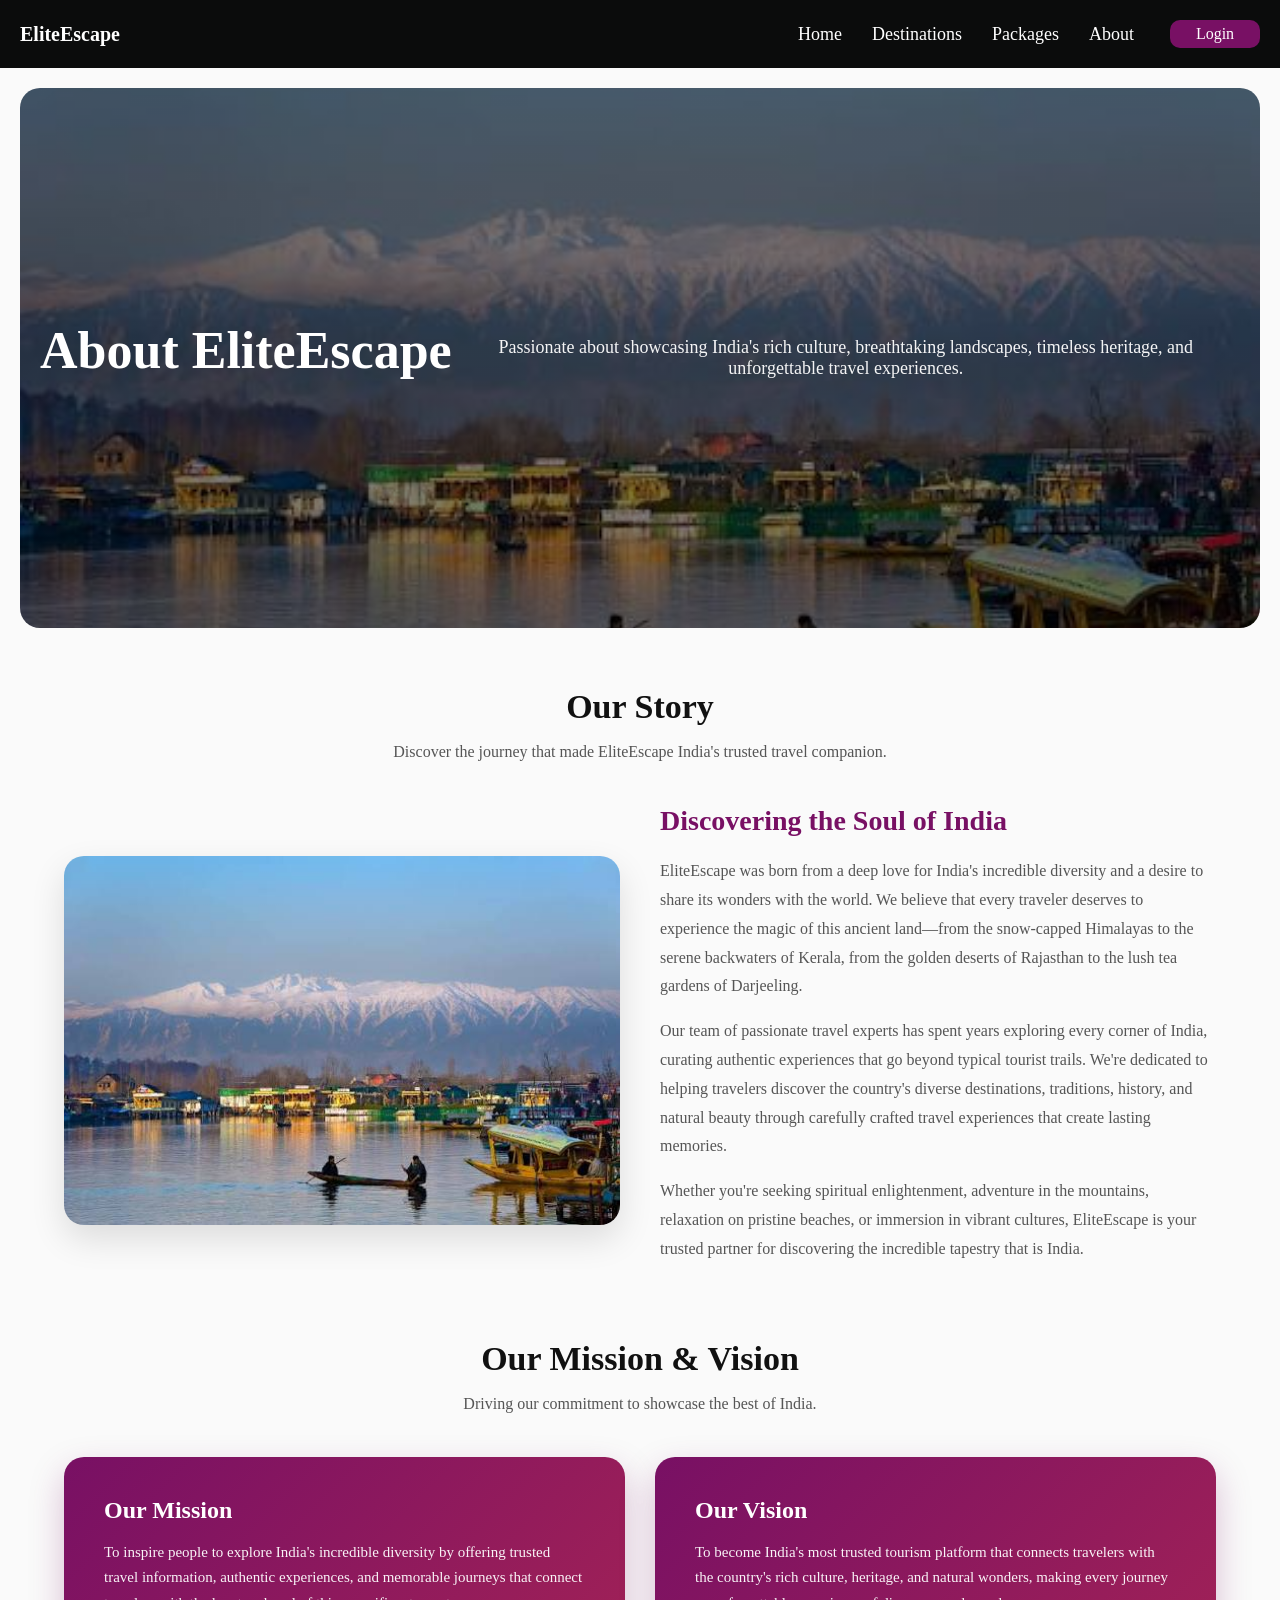
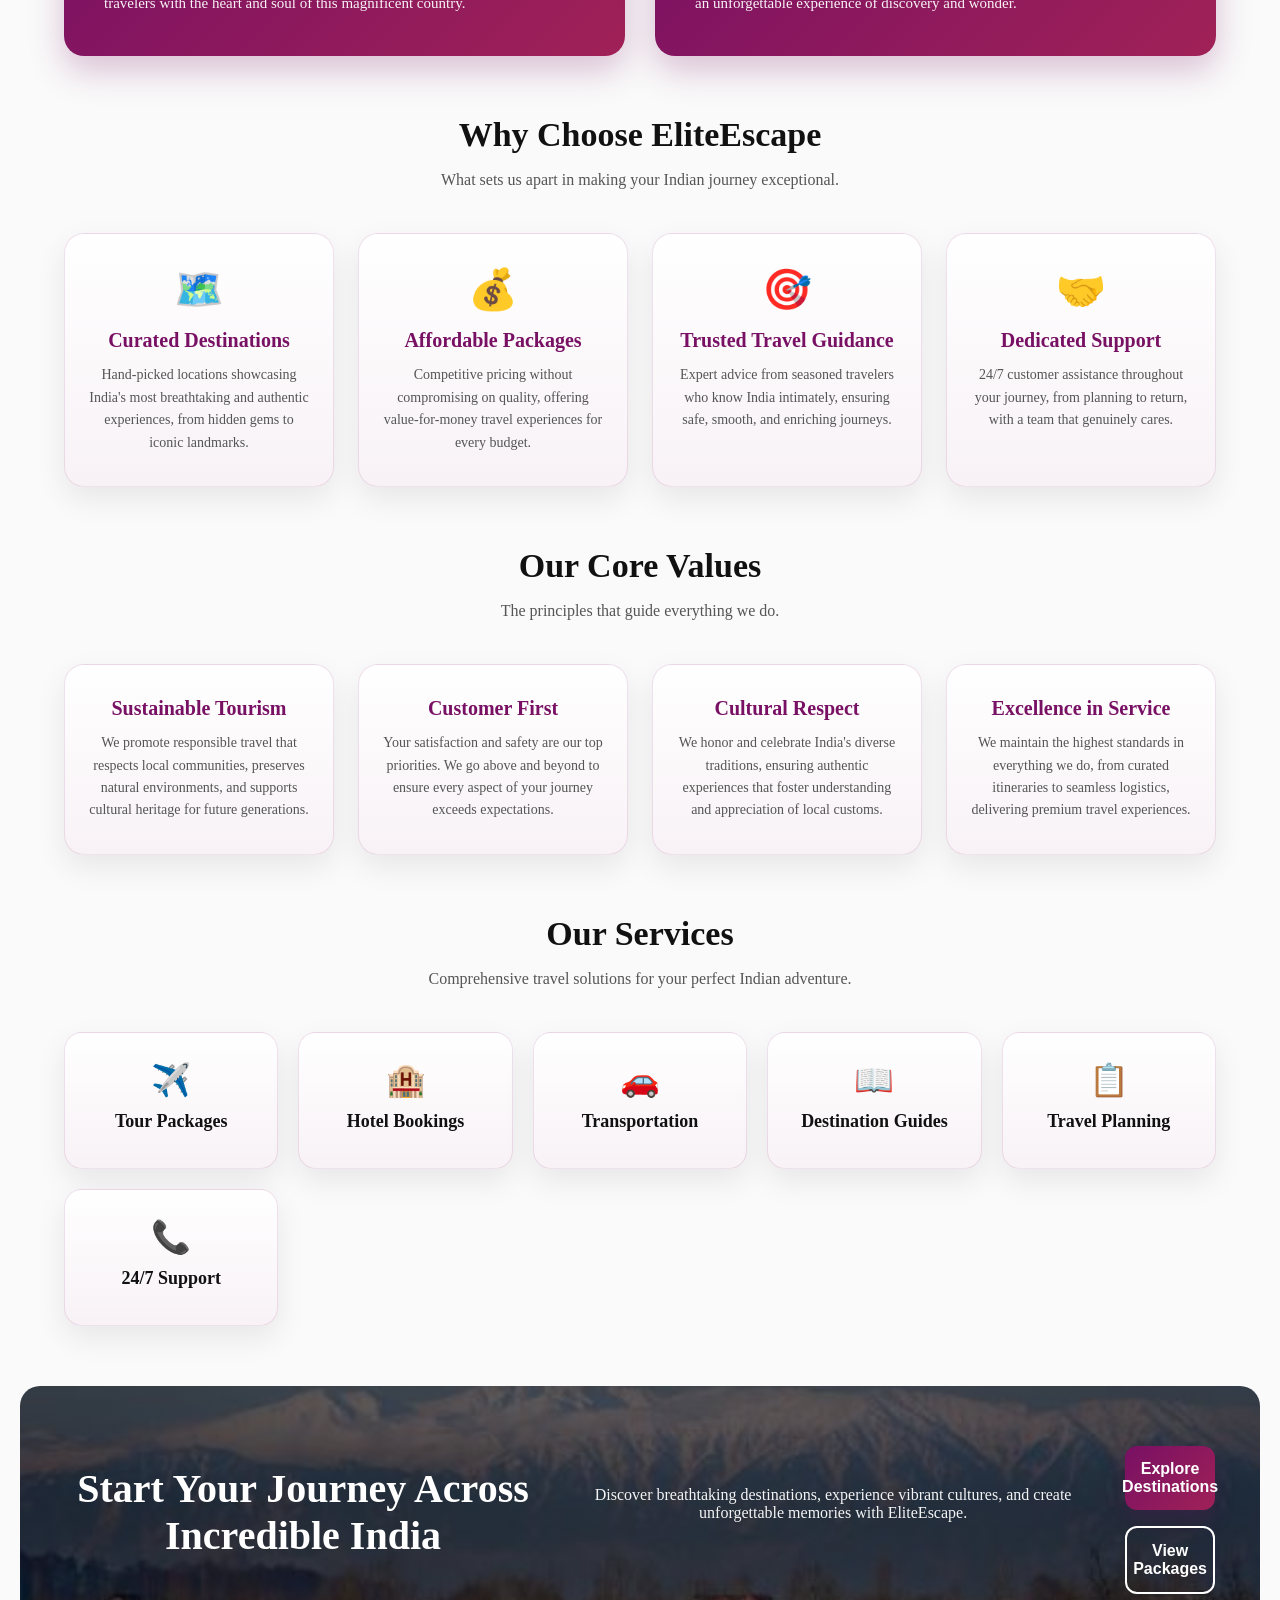
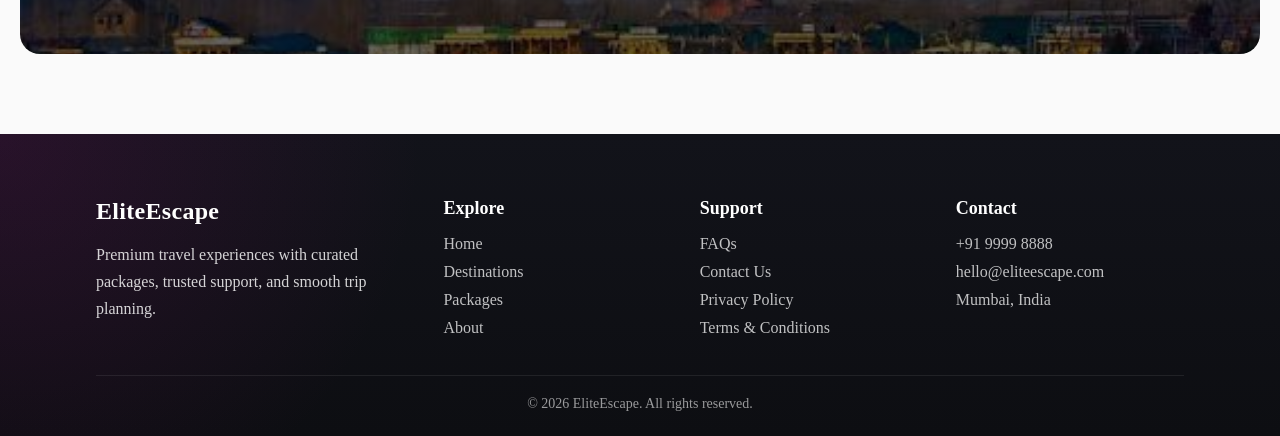
==== about.html @ 1ebcabfd "Added other pages and made them responsive" ====
<!DOCTYPE html>
<html lang="en">
<head>
    <meta charset="UTF-8">
    <meta name="viewport" content="width=device-width, initial-scale=1.0">
    <title>About Us</title>
    <link rel="stylesheet" href="./css/about.css">
    <link rel="stylesheet" href="./css/nav.css">
    <link rel="stylesheet" href="./css/footer.css">
    <link rel="stylesheet" href="https://cdnjs.cloudflare.com/ajax/libs/font-awesome/6.7.2/css/all.min.css">
</head>
<body>
    <header>
        <nav>
            <div class="logo">
                EliteEscape
            </div>
            <ul class="nav-links" id="primary-navigation">
                <li><a href="index.html">Home</a></li>
                <li><a href="destinations.html">Destinations</a></li>
                <li><a href="packages.html">Packages</a></li>
                <li><a href="about.html">About</a></li>
            </ul>
            <button class="nav-toggle" type="button" aria-label="Toggle navigation" aria-expanded="false" aria-controls="primary-navigation">
                <span></span>
                <span></span>
                <span></span>
            </button>
            <div class="btns">
                <a class="btn" href="login.html">Login</a>
            </div>
        </nav>
    </header>

    <div class="hero-section">
        <h1>About EliteEscape</h1>
        <p>Passionate about showcasing India's rich culture, breathtaking landscapes, timeless heritage, and unforgettable travel experiences.</p>
    </div>

    <section class="section">
        <div class="section-title">
            <h2>Our Story</h2>
            <p>Discover the journey that made EliteEscape India's trusted travel companion.</p>
        </div>
        <div class="story-section">
            <div class="story-image">
                <img src="images/jk.jpeg" alt="Beautiful Indian landscape">
            </div>
            <div class="story-content">
                <h3>Discovering the Soul of India</h3>
                <p>EliteEscape was born from a deep love for India's incredible diversity and a desire to share its wonders with the world. We believe that every traveler deserves to experience the magic of this ancient land—from the snow-capped Himalayas to the serene backwaters of Kerala, from the golden deserts of Rajasthan to the lush tea gardens of Darjeeling.</p>
                <p>Our team of passionate travel experts has spent years exploring every corner of India, curating authentic experiences that go beyond typical tourist trails. We're dedicated to helping travelers discover the country's diverse destinations, traditions, history, and natural beauty through carefully crafted travel experiences that create lasting memories.</p>
                <p>Whether you're seeking spiritual enlightenment, adventure in the mountains, relaxation on pristine beaches, or immersion in vibrant cultures, EliteEscape is your trusted partner for discovering the incredible tapestry that is India.</p>
            </div>
        </div>
    </section>

    <section class="section">
        <div class="section-title">
            <h2>Our Mission & Vision</h2>
            <p>Driving our commitment to showcase the best of India.</p>
        </div>
        <div class="mission-vision">
            <div class="mv-card">
                <h3>Our Mission</h3>
                <p>To inspire people to explore India's incredible diversity by offering trusted travel information, authentic experiences, and memorable journeys that connect travelers with the heart and soul of this magnificent country.</p>
            </div>
            <div class="mv-card">
                <h3>Our Vision</h3>
                <p>To become India's most trusted tourism platform that connects travelers with the country's rich culture, heritage, and natural wonders, making every journey an unforgettable experience of discovery and wonder.</p>
            </div>
        </div>
    </section>

    <section class="section">
        <div class="section-title">
            <h2>Why Choose EliteEscape</h2>
            <p>What sets us apart in making your Indian journey exceptional.</p>
        </div>
        <div class="features-grid">
            <div class="feature-card">
                <div class="icon">🗺️</div>
                <h3>Curated Destinations</h3>
                <p>Hand-picked locations showcasing India's most breathtaking and authentic experiences, from hidden gems to iconic landmarks.</p>
            </div>
            <div class="feature-card">
                <div class="icon">💰</div>
                <h3>Affordable Packages</h3>
                <p>Competitive pricing without compromising on quality, offering value-for-money travel experiences for every budget.</p>
            </div>
            <div class="feature-card">
                <div class="icon">🎯</div>
                <h3>Trusted Travel Guidance</h3>
                <p>Expert advice from seasoned travelers who know India intimately, ensuring safe, smooth, and enriching journeys.</p>
            </div>
            <div class="feature-card">
                <div class="icon">🤝</div>
                <h3>Dedicated Support</h3>
                <p>24/7 customer assistance throughout your journey, from planning to return, with a team that genuinely cares.</p>
            </div>
        </div>
    </section>

    <section class="section">
        <div class="section-title">
            <h2>Our Core Values</h2>
            <p>The principles that guide everything we do.</p>
        </div>
        <div class="values-grid">
            <div class="value-card">
                <h3>Sustainable Tourism</h3>
                <p>We promote responsible travel that respects local communities, preserves natural environments, and supports cultural heritage for future generations.</p>
            </div>
            <div class="value-card">
                <h3>Customer First</h3>
                <p>Your satisfaction and safety are our top priorities. We go above and beyond to ensure every aspect of your journey exceeds expectations.</p>
            </div>
            <div class="value-card">
                <h3>Cultural Respect</h3>
                <p>We honor and celebrate India's diverse traditions, ensuring authentic experiences that foster understanding and appreciation of local customs.</p>
            </div>
            <div class="value-card">
                <h3>Excellence in Service</h3>
                <p>We maintain the highest standards in everything we do, from curated itineraries to seamless logistics, delivering premium travel experiences.</p>
            </div>
        </div>
    </section>

    <section class="section">
        <div class="section-title">
            <h2>Our Services</h2>
            <p>Comprehensive travel solutions for your perfect Indian adventure.</p>
        </div>
        <div class="services-grid">
            <div class="service-card">
                <div class="icon">✈️</div>
                <h3>Tour Packages</h3>
            </div>
            <div class="service-card">
                <div class="icon">🏨</div>
                <h3>Hotel Bookings</h3>
            </div>
            <div class="service-card">
                <div class="icon">🚗</div>
                <h3>Transportation</h3>
            </div>
            <div class="service-card">
                <div class="icon">📖</div>
                <h3>Destination Guides</h3>
            </div>
            <div class="service-card">
                <div class="icon">📋</div>
                <h3>Travel Planning</h3>
            </div>
            <div class="service-card">
                <div class="icon">📞</div>
                <h3>24/7 Support</h3>
            </div>
        </div>
    </section>

    <div class="cta-section">
        <h2>Start Your Journey Across Incredible India</h2>
        <p>Discover breathtaking destinations, experience vibrant cultures, and create unforgettable memories with EliteEscape.</p>
        <div class="cta-buttons">
            <button class="btn btn-primary">Explore Destinations</button>
            <button class="btn btn-secondary">View Packages</button>
        </div>
    </div>

    <footer class="site-footer">
        <div class="footer-grid">
            <div class="footer-brand">
                <div class="footer-logo">EliteEscape</div>
                <p>Premium travel experiences with curated packages, trusted support, and smooth trip planning.</p>
            </div>

            <div class="footer-links">
                <h3>Explore</h3>
                <a href="index.html">Home</a>
                <a href="destinations.html">Destinations</a>
                <a href="packages.html">Packages</a>
                <a href="about.html">About</a>
            </div>

            <div class="footer-links">
                <h3>Support</h3>
                <a href="#">FAQs</a>
                <a href="#">Contact Us</a>
                <a href="#">Privacy Policy</a>
                <a href="#">Terms & Conditions</a>
            </div>

            <div class="footer-links">
                <h3>Contact</h3>
                <a href="tel:+919876543210">+91 9999 8888</a>
                <a href="mailto:hello@eliteescape.com">hello@eliteescape.com</a>
                <a href="#">Mumbai, India</a>
            </div>
        </div>

        <div class="footer-bottom">
            <p>&copy; 2026 EliteEscape. All rights reserved.</p>
        </div>
    </footer>
    <script src="./js/script.js"></script>
</body>
</html>
---- css/about.css ----
*{
    margin: 0;
    padding: 0;
    box-sizing: border-box;
}

body{
    background-color: rgb(250, 250, 250);
}

.hero-section{
    width: calc(100% - 40px);
    height: 60vh;
    margin: 20px auto;
    display: flex;
    justify-content: center;
    align-items: center;
    background: linear-gradient(rgba(0, 0, 0, 0.5), rgba(0, 0, 0, 0.5)), url("../images/jk.jpeg") no-repeat center center/cover;
    border-radius: 20px;
    color: white;
    text-align: center;
    padding: 20px;
}

.hero-section h1{
    font-size: clamp(36px, 5vw, 52px);
    margin-bottom: 16px;
}

.hero-section p{
    font-size: 18px;
    opacity: 0.95;
    max-width: 700px;
    margin: 0 auto;
}

.section{
    width: 90%;
    margin: 60px auto;
}

.section-title{
    text-align: center;
    margin-bottom: 40px;
}

.section-title h2{
    font-size: 34px;
    color: #111;
    margin-bottom: 12px;
}

.section-title p{
    color: #555;
    line-height: 1.7;
    font-size: 16px;
    max-width: 600px;
    margin: 0 auto;
}

.story-section{
    display: grid;
    grid-template-columns: 1fr 1fr;
    gap: 40px;
    align-items: center;
}

.story-image img{
    width: 100%;
    border-radius: 20px;
    box-shadow: 0 14px 34px rgba(0, 0, 0, 0.12);
}

.story-content h3{
    font-size: 28px;
    color: rgb(120, 16, 100);
    margin-bottom: 20px;
}

.story-content p{
    color: #555;
    line-height: 1.8;
    font-size: 16px;
    margin-bottom: 16px;
}

.mission-vision{
    display: grid;
    grid-template-columns: 1fr 1fr;
    gap: 30px;
}

.mv-card{
    background: linear-gradient(135deg, rgb(120, 16, 100), rgb(160, 33, 87));
    border-radius: 20px;
    padding: 40px;
    color: white;
    box-shadow: 0 14px 34px rgba(120, 16, 100, 0.25);
    transition: transform 0.25s ease, box-shadow 0.25s ease;
}

.mv-card:hover{
    transform: translateY(-6px);
    box-shadow: 0 20px 42px rgba(120, 16, 100, 0.35);
}

.mv-card h3{
    font-size: 24px;
    margin-bottom: 16px;
}

.mv-card p{
    line-height: 1.7;
    font-size: 15px;
    opacity: 0.95;
}

.features-grid{
    display: grid;
    grid-template-columns: repeat(auto-fit, minmax(240px, 1fr));
    gap: 24px;
}

.feature-card{
    background: linear-gradient(180deg, #ffffff 0%, #f8f2f6 100%);
    border: 1px solid rgba(120, 16, 100, 0.12);
    border-radius: 20px;
    padding: 32px 24px;
    box-shadow: 0 12px 30px rgba(0, 0, 0, 0.08);
    transition: transform 0.25s ease, box-shadow 0.25s ease, border-color 0.25s ease;
    text-align: center;
}

.feature-card:hover{
    transform: translateY(-6px);
    border-color: rgba(120, 16, 100, 0.28);
    box-shadow: 0 18px 36px rgba(0, 0, 0, 0.12);
}

.feature-card .icon{
    font-size: 40px;
    margin-bottom: 16px;
}

.feature-card h3{
    font-size: 20px;
    color: rgb(120, 16, 100);
    margin-bottom: 12px;
}

.feature-card p{
    color: #555;
    line-height: 1.6;
    font-size: 14px;
}

.values-grid{
    display: grid;
    grid-template-columns: repeat(auto-fit, minmax(240px, 1fr));
    gap: 24px;
}

.value-card{
    background: linear-gradient(180deg, #ffffff 0%, #f8f2f6 100%);
    border: 1px solid rgba(120, 16, 100, 0.12);
    border-radius: 20px;
    padding: 32px 24px;
    box-shadow: 0 12px 30px rgba(0, 0, 0, 0.08);
    transition: transform 0.25s ease, box-shadow 0.25s ease, border-color 0.25s ease;
    text-align: center;
}

.value-card:hover{
    transform: translateY(-6px);
    border-color: rgba(120, 16, 100, 0.28);
    box-shadow: 0 18px 36px rgba(0, 0, 0, 0.12);
}

.value-card h3{
    font-size: 20px;
    color: rgb(120, 16, 100);
    margin-bottom: 12px;
}

.value-card p{
    color: #555;
    line-height: 1.6;
    font-size: 14px;
}

.services-grid{
    display: grid;
    grid-template-columns: repeat(auto-fit, minmax(200px, 1fr));
    gap: 20px;
}

.service-card{
    background: linear-gradient(180deg, #ffffff 0%, #f8f2f6 100%);
    border: 1px solid rgba(120, 16, 100, 0.12);
    border-radius: 18px;
    padding: 28px 20px;
    box-shadow: 0 12px 30px rgba(0, 0, 0, 0.08);
    transition: transform 0.25s ease, box-shadow 0.25s ease, border-color 0.25s ease;
    text-align: center;
}

.service-card:hover{
    transform: translateY(-6px);
    border-color: rgba(120, 16, 100, 0.28);
    box-shadow: 0 18px 36px rgba(0, 0, 0, 0.12);
}

.service-card .icon{
    font-size: 32px;
    margin-bottom: 12px;
}

.service-card h3{
    font-size: 18px;
    color: #111;
    margin-bottom: 8px;
}

.cta-section{
    width: calc(100% - 40px);
    margin: 60px auto 80px;
    display: flex;
    justify-content: center;
    align-items: center;
    background: linear-gradient(rgba(0, 0, 0, 0.6), rgba(0, 0, 0, 0.6)), url("../images/jk.jpeg") no-repeat center center/cover;
    border-radius: 20px;
    color: white;
    text-align: center;
    padding: 60px 20px;
}

.cta-section h2{
    font-size: clamp(28px, 4vw, 40px);
    margin-bottom: 16px;
}

.cta-section p{
    font-size: 16px;
    opacity: 0.95;
    max-width: 600px;
    margin: 0 auto 32px;
}

.cta-buttons{
    display: flex;
    gap: 16px;
    justify-content: center;
    flex-wrap: wrap;
}

.cta-buttons .btn{
    padding: 14px 28px;
    border: none;
    border-radius: 12px;
    font-size: 16px;
    font-weight: 700;
    cursor: pointer;
    transition: transform 0.2s ease, filter 0.2s ease;
}

.cta-buttons .btn-primary{
    background: linear-gradient(135deg, rgb(120, 16, 100), rgb(160, 33, 87));
    color: white;
    box-shadow: 0 10px 20px rgba(120, 16, 100, 0.22);
}

.cta-buttons .btn-primary:hover{
    transform: translateY(-2px);
    filter: brightness(1.05);
}

.cta-buttons .btn-secondary{
    background: transparent;
    border: 2px solid white;
    color: white;
}

.cta-buttons .btn-secondary:hover{
    background: rgba(255, 255, 255, 0.1);
}

@media (max-width: 768px){
    .hero-section{
        height: 50vh;
    }

    .story-section{
        grid-template-columns: 1fr;
    }

    .story-image{
        order: -1;
    }

    .mission-vision{
        grid-template-columns: 1fr;
    }

    .section-title h2{
        font-size: 28px;
    }

    .cta-section{
        padding: 40px 20px;
    }

    .cta-buttons{
        flex-direction: column;
        align-items: center;
    }

    .cta-buttons .btn{
        width: 100%;
        max-width: 280px;
    }
}

@media (max-width: 600px){
    .section{
        width: calc(100% - 24px);
        margin: 40px auto;
    }

    .hero-section{
        width: calc(100% - 24px);
        min-height: 420px;
    }

    .hero-section p,
    .section-title p,
    .story-content p,
    .mv-card p{
        font-size: 15px;
    }

    .mv-card,
    .feature-card,
    .value-card,
    .service-card{
        padding-left: 18px;
        padding-right: 18px;
    }

    .cta-section{
        width: calc(100% - 24px);
        padding: 42px 18px;
        margin: 40px auto 60px;
    }

    .cta-buttons{
        flex-direction: column;
        align-items: stretch;
    }

    .cta-buttons .btn{
        width: 100%;
        max-width: none;
    }
}
---- css/nav.css ----
*{
    margin: 0;
    padding: 0;
    box-sizing: border-box;
}
nav{
    background-color: rgb(11, 12, 12);
    display: flex;
    align-items: center;
    padding:20px;
    gap: 16px;
    position: relative;
}

.logo{
    font-size: 20px;
    font-weight: bold;
    color: white;

}

.nav-links{
    display: flex;
    justify-content: flex-end;
    gap: 30px;
    margin-left: auto;
    list-style: none;
    /* align-items: center; */
    
}

.btns{
    margin-left: 20px;
}

.nav-links li a{
    text-decoration: none;
    color: white;
    font-size: 18px;
    /* font-weight: bold; */
}
.btn{
    padding:5px;
    background-color: rgb(120, 16, 100);
    color: white;
    border: none;
    cursor: pointer;
    border-radius: 10px;
    font-size: 16px;
    width: 90px;
    display: inline-flex;
    align-items: center;
    justify-content: center;
    text-decoration: none;
}

.nav-toggle{
    display: none;
    margin-left: auto;
    width: 44px;
    height: 44px;
    border: 1px solid rgba(255, 255, 255, 0.14);
    border-radius: 12px;
    background: rgba(255, 255, 255, 0.06);
    cursor: pointer;
    align-items: center;
    justify-content: center;
    flex-direction: column;
    gap: 5px;
}

.nav-toggle span{
    display: block;
    width: 20px;
    height: 2px;
    border-radius: 999px;
    background: #fff;
    transition: transform 0.2s ease, opacity 0.2s ease;
}

@media (max-width: 768px){
    nav{
        flex-wrap: wrap;
        align-items: center;
    }

    .nav-toggle{
        display: inline-flex;
    }

    .nav-links,
    .btns{
        width: 100%;
    }

    .nav-links{
        display: none;
        margin: 0;
        padding-top: 12px;
        flex-direction: column;
        gap: 14px;
    }

    .btns{
        display: none;
        margin-left: 0;
        padding-top: 8px;
    }

    nav.nav-open .nav-links,
    nav.nav-open .btns{
        display: flex;
    }

    .nav-links li a{
        display: block;
        padding: 8px 0;
        font-size: 17px;
    }

    .btns .btn{
        width: 100%;
    }
}
---- css/footer.css ----
*{
    margin: 0;
    padding: 0;
    box-sizing: border-box;
}
.site-footer{
    background:
        radial-gradient(circle at top left, rgba(120, 16, 100, 0.22), transparent 32%),
        linear-gradient(180deg, #12131a 0%, #0d0e12 100%);
    color: rgba(255, 255, 255, 0.82);
    margin-top: 40px;
    padding: 64px 7.5% 24px;
}

.footer-grid{
    display: grid;
    grid-template-columns: 1.4fr 1fr 1fr 1fr;
    gap: 28px;
    padding-bottom: 28px;
    border-bottom: 1px solid rgba(255, 255, 255, 0.08);
}

.footer-logo{
    display: inline-block;
    margin-bottom: 16px;
    font-size: 24px;
    font-weight: 800;
    color: #fff;
    letter-spacing: 0.3px;
}

.footer-brand p{
    line-height: 1.7;
    max-width: 340px;
}

.footer-links h3{
    color: #fff;
    margin-bottom: 16px;
    font-size: 18px;
}

.footer-links a{
    display: block;
    color: rgba(255, 255, 255, 0.74);
    text-decoration: none;
    margin-bottom: 10px;
    transition: color 0.2s ease, transform 0.2s ease;
}

.footer-links a:hover{
    color: #fff;
    transform: translateX(4px);
}

.footer-bottom{
    text-align: center;
    padding-top: 20px;
    font-size: 14px;
    color: rgba(255, 255, 255, 0.58);
}

@media (max-width: 900px){
    .footer-grid{
        grid-template-columns: repeat(2, minmax(0, 1fr));
    }
}

@media (max-width: 600px){
    .site-footer{
        padding: 48px 20px 20px;
    }

    .footer-grid{
        grid-template-columns: 1fr;
    }
}
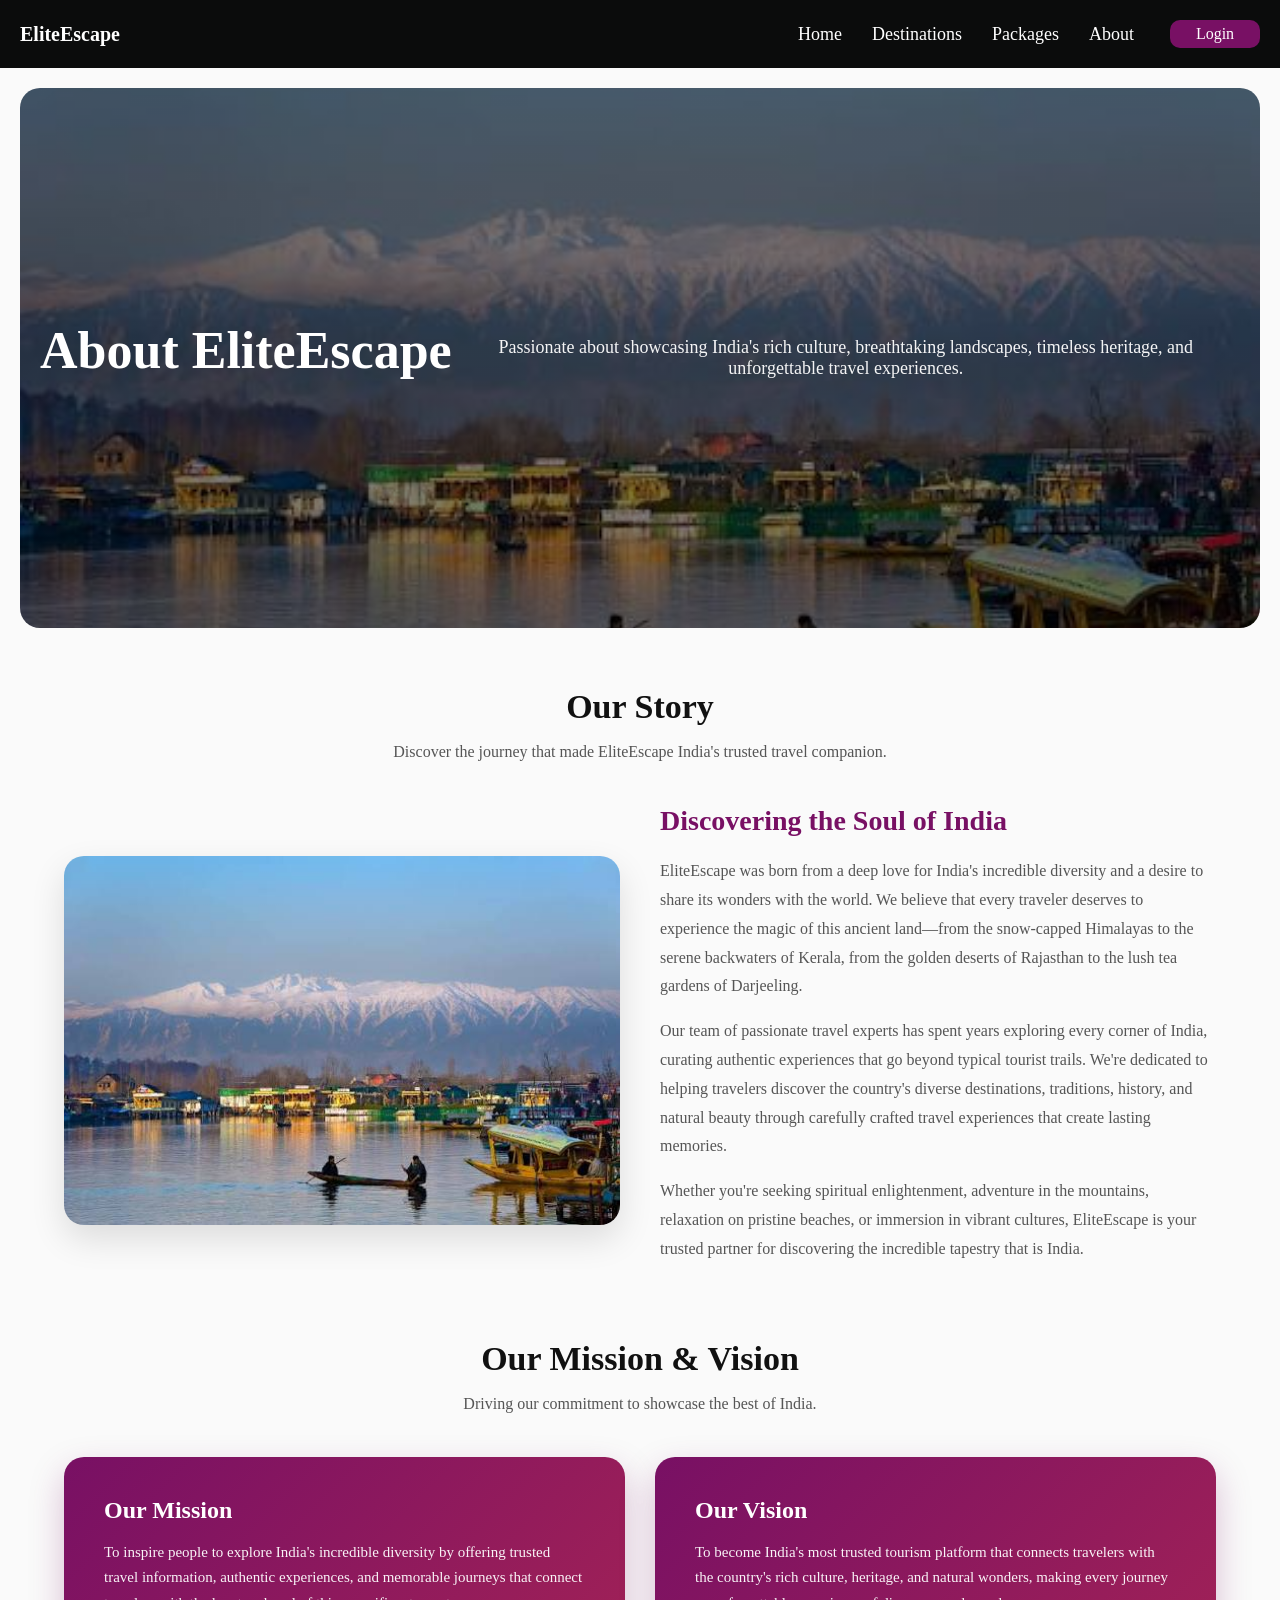
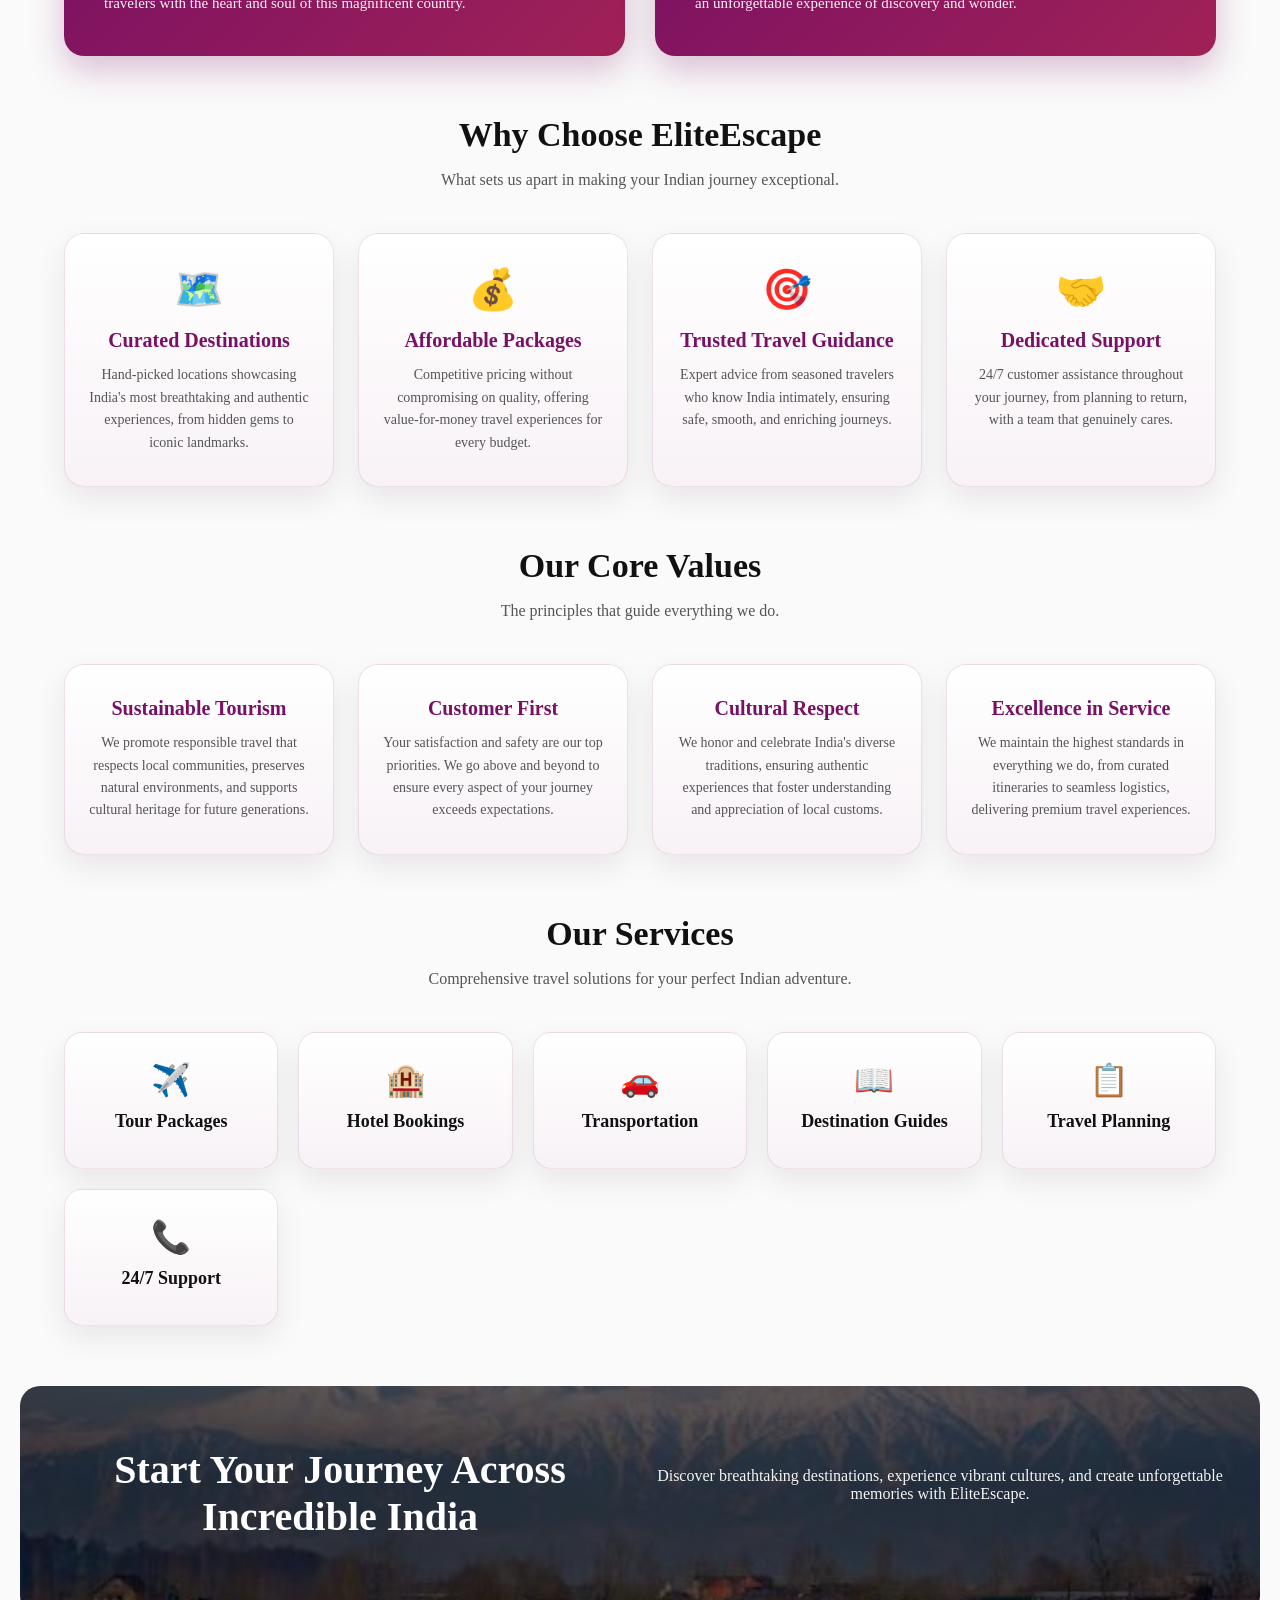
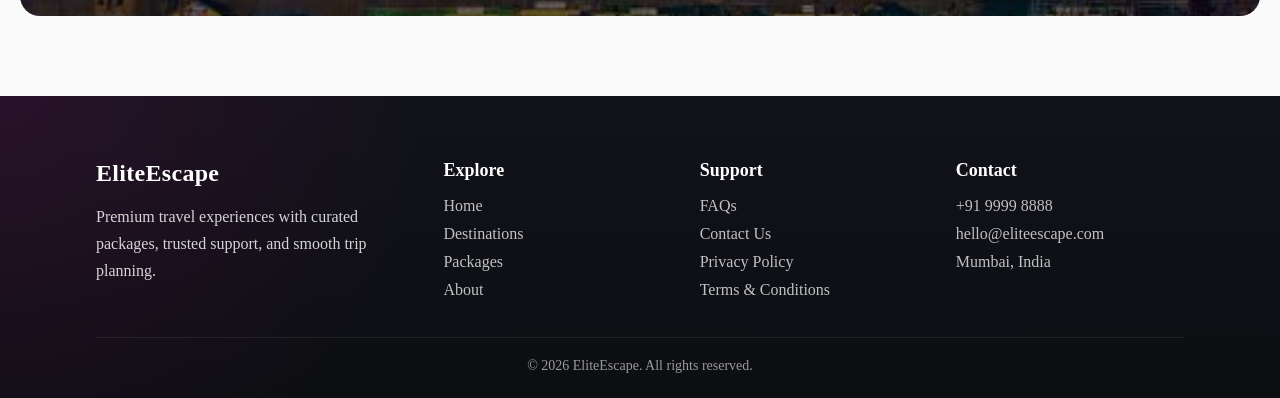
==== commit e756f2cb: "Added js and updated images of all pages." ====
--- a/about.html
+++ b/about.html
@@ -162,10 +162,7 @@
     <div class="cta-section">
         <h2>Start Your Journey Across Incredible India</h2>
         <p>Discover breathtaking destinations, experience vibrant cultures, and create unforgettable memories with EliteEscape.</p>
-        <div class="cta-buttons">
-            <button class="btn btn-primary">Explore Destinations</button>
-            <button class="btn btn-secondary">View Packages</button>
-        </div>
+
     </div>
 
     <footer class="site-footer">
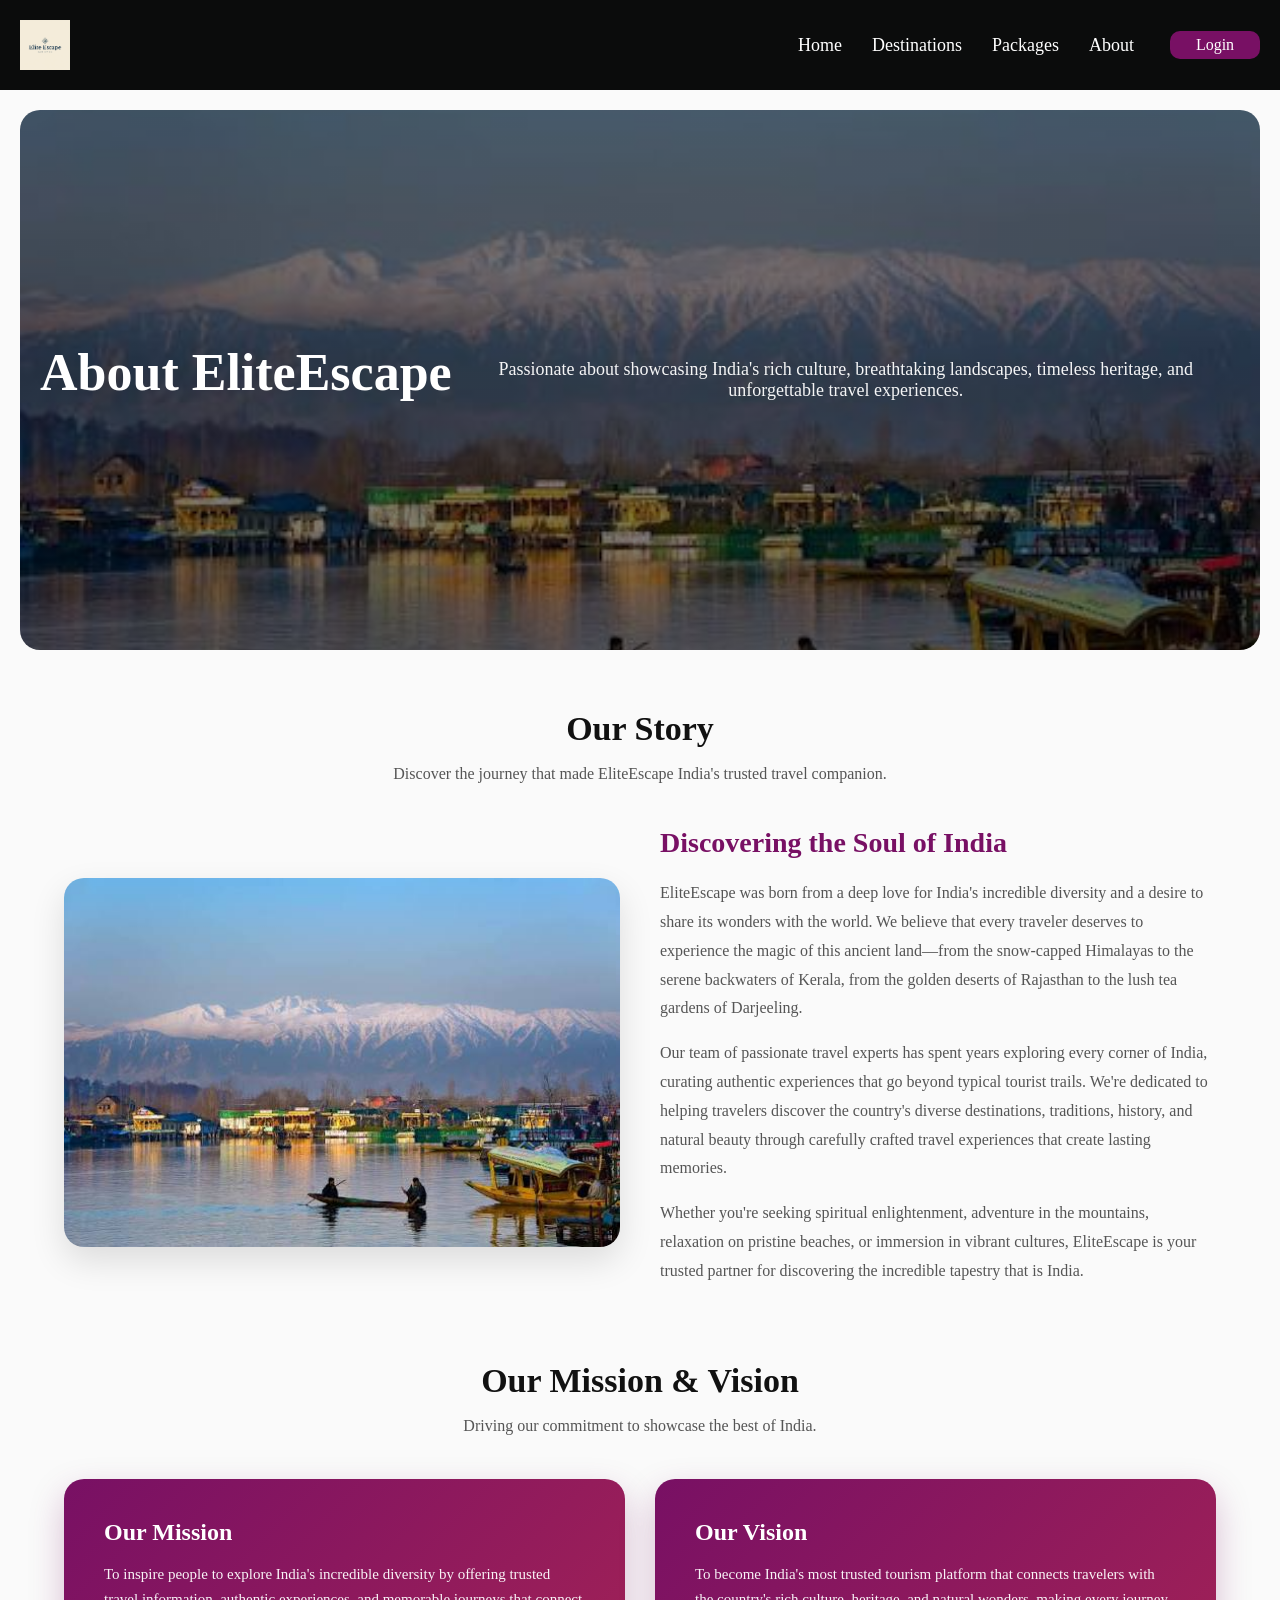
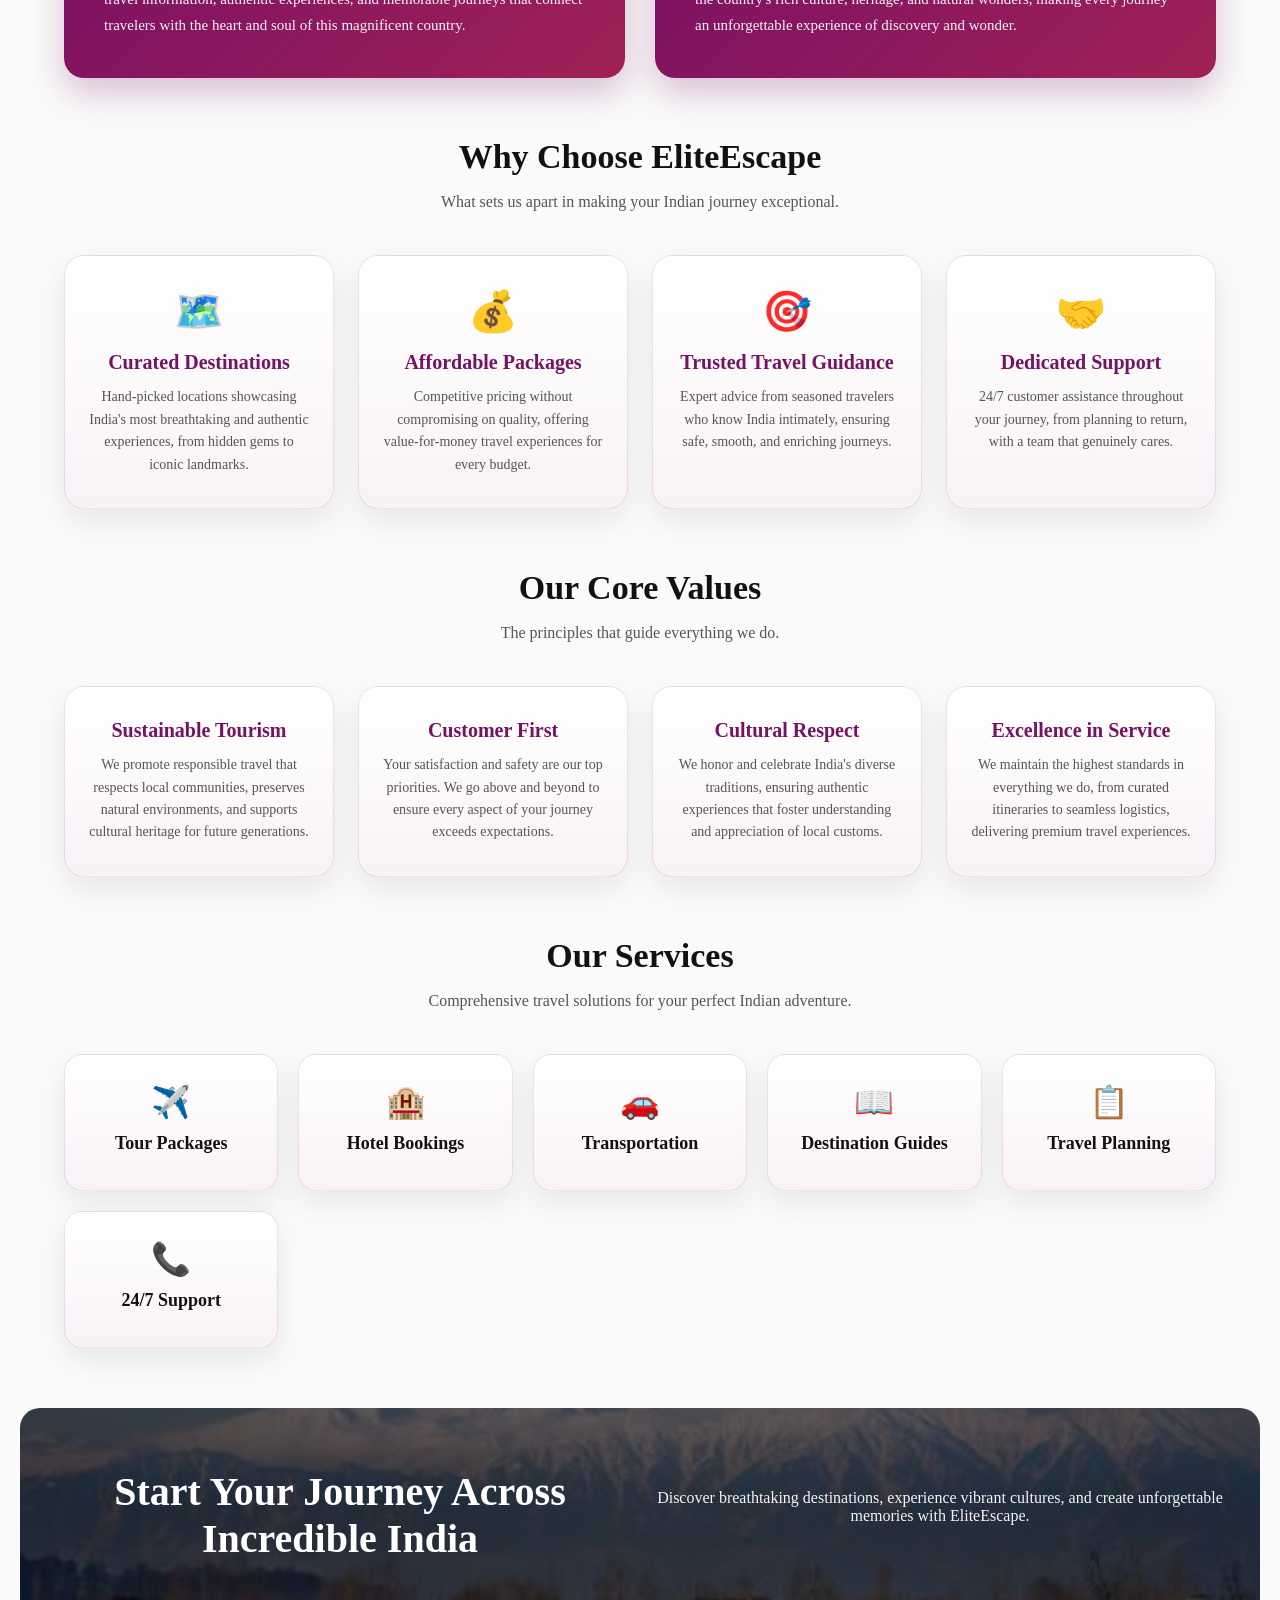
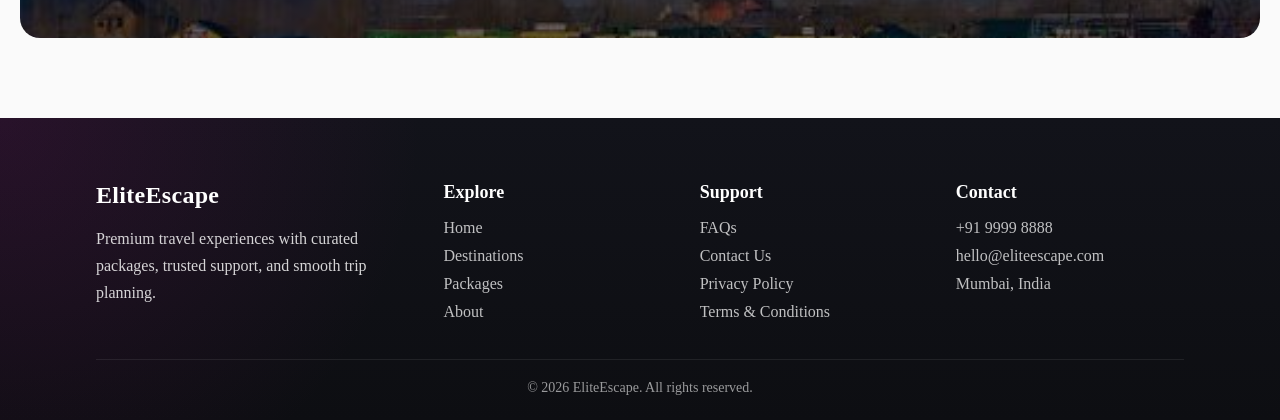
==== commit b1077046: "Added logo ad favicon" ====
--- a/about.html
+++ b/about.html
@@ -4,6 +4,13 @@
     <meta charset="UTF-8">
     <meta name="viewport" content="width=device-width, initial-scale=1.0">
     <title>About Us</title>
+
+    <link rel="icon" type="image/x-icon" href="images/favicon_io/favicon.ico?v=20260623">
+    <link rel="icon" type="image/png" sizes="32x32" href="images/favicon_io/favicon-32x32.png?v=20260623">
+    <link rel="icon" type="image/png" sizes="16x16" href="images/favicon_io/favicon-16x16.png?v=20260623">
+    <link rel="apple-touch-icon" sizes="180x180" href="images/favicon_io/apple-touch-icon.png?v=20260623">
+
+
     <link rel="stylesheet" href="./css/about.css">
     <link rel="stylesheet" href="./css/nav.css">
     <link rel="stylesheet" href="./css/footer.css">
@@ -13,7 +20,7 @@
     <header>
         <nav>
             <div class="logo">
-                EliteEscape
+                <img src="images/logo.png" alt="EliteEscape">
             </div>
             <ul class="nav-links" id="primary-navigation">
                 <li><a href="index.html">Home</a></li>
--- a/css/nav.css
+++ b/css/nav.css
@@ -13,10 +13,15 @@
 }
 
 .logo{
-    font-size: 20px;
-    font-weight: bold;
-    color: white;
+    display: flex;
+    align-items: center;
+}
 
+.logo img{
+    height: 50px;
+    width: auto;
+    max-width: 150px;
+    object-fit: contain;
 }
 
 .nav-links{
